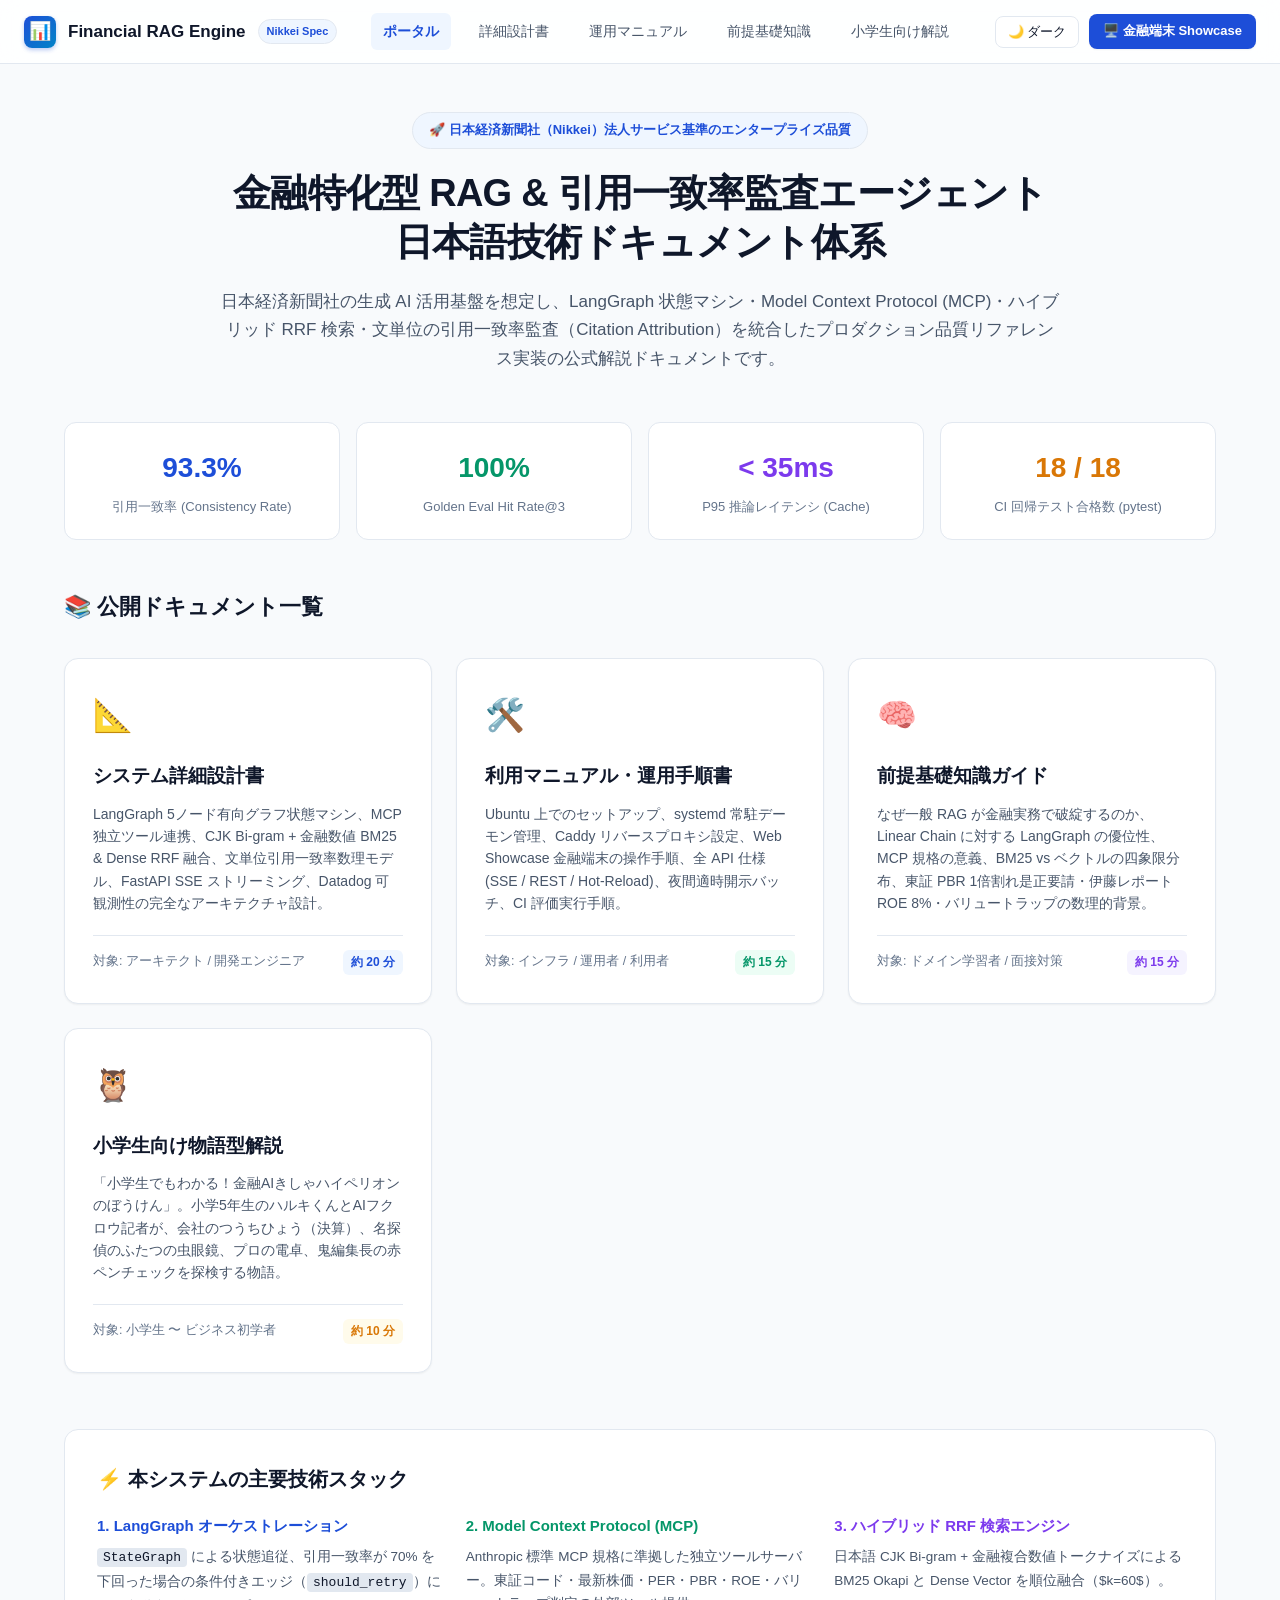
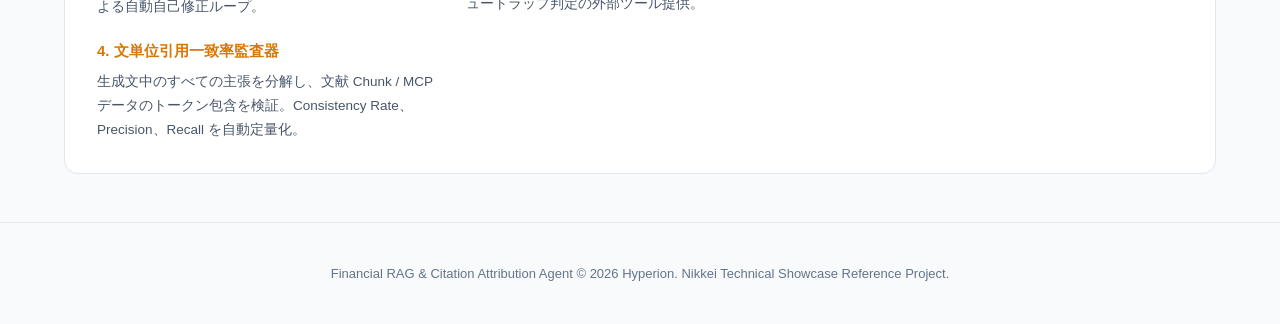
==== docs/index.html @ 7364c359 "feat: complete enterprise financial RAG agent with LangGraph, MCP, Hybrid search and IaC" ====
<!DOCTYPE html>
<html lang="ja" data-theme="dark">
<head>
  <meta charset="UTF-8">
  <meta name="viewport" content="width=device-width, initial-scale=1.0">
  <title>技術ドキュメント体系 | 金融特化型 RAG & 引用一致率監査エージェント</title>
  <link rel="stylesheet" href="assets/docs.css">
  <link rel="icon" href="data:image/svg+xml,<svg xmlns=%22http://www.w3.org/2000/svg%22 viewBox=%220%22%22100%22><text y=%22.9em%22 font-size=%2290%22>📊</text></svg>">
</head>
<body>

  <!-- Header -->
  <header class="doc-header">
    <a href="index.html" class="header-brand">
      <div class="brand-icon">📊</div>
      <span>Financial RAG Engine</span>
      <span class="brand-badge">Nikkei Spec</span>
    </a>

    <nav class="header-nav">
      <a href="index.html" class="nav-link active">ポータル</a>
      <a href="design.html" class="nav-link">詳細設計書</a>
      <a href="user_manual.html" class="nav-link">運用マニュアル</a>
      <a href="prerequisites.html" class="nav-link">前提基礎知識</a>
      <a href="kids_guide.html" class="nav-link">小学生向け解説</a>
    </nav>

    <div class="header-tools">
      <button id="theme-toggle" class="theme-toggle-btn">☀️ ライト</button>
      <a href="/" class="btn-terminal">🖥️ 金融端末 Showcase</a>
    </div>
  </header>

  <!-- Main Container -->
  <div class="doc-container" style="max-width: 1200px; padding: 48px 24px;">
    <main style="width: 100%;">
      
      <!-- Hero Section -->
      <div style="text-align: center; max-width: 840px; margin: 0 auto 48px auto;">
        <div style="display: inline-flex; align-items: center; gap: 8px; padding: 6px 16px; border-radius: 9999px; background: var(--brand-light); border: 1px solid var(--border-color); font-size: 13px; font-weight: 600; color: var(--brand-primary); margin-bottom: 20px;">
          🚀 日本経済新聞社（Nikkei）法人サービス基準のエンタープライズ品質
        </div>
        <h1 style="font-size: 38px; font-weight: 800; letter-spacing: -0.02em; margin-bottom: 20px; line-height: 1.3;">
          金融特化型 RAG & 引用一致率監査エージェント<br>日本語技術ドキュメント体系
        </h1>
        <p style="font-size: 17px; color: var(--text-muted); line-height: 1.7;">
          日本経済新聞社の生成 AI 活用基盤を想定し、LangGraph 状態マシン・Model Context Protocol (MCP)・ハイブリッド RRF 検索・文単位の引用一致率監査（Citation Attribution）を統合したプロダクション品質リファレンス実装の公式解説ドキュメントです。
        </p>
      </div>

      <!-- Quick Metrics Banner -->
      <div style="display: grid; grid-template-columns: repeat(auto-fit, minmax(220px, 1fr)); gap: 16px; margin-bottom: 48px;">
        <div style="background: var(--bg-card); border: 1px solid var(--border-color); border-radius: 12px; padding: 20px; text-align: center;">
          <div style="font-size: 28px; font-weight: 800; color: var(--brand-primary);">93.3%</div>
          <div style="font-size: 13px; color: var(--text-sub); margin-top: 4px;">引用一致率 (Consistency Rate)</div>
        </div>
        <div style="background: var(--bg-card); border: 1px solid var(--border-color); border-radius: 12px; padding: 20px; text-align: center;">
          <div style="font-size: 28px; font-weight: 800; color: var(--accent-green);">100%</div>
          <div style="font-size: 13px; color: var(--text-sub); margin-top: 4px;">Golden Eval Hit Rate@3</div>
        </div>
        <div style="background: var(--bg-card); border: 1px solid var(--border-color); border-radius: 12px; padding: 20px; text-align: center;">
          <div style="font-size: 28px; font-weight: 800; color: var(--accent-purple);">&lt; 35ms</div>
          <div style="font-size: 13px; color: var(--text-sub); margin-top: 4px;">P95 推論レイテンシ (Cache)</div>
        </div>
        <div style="background: var(--bg-card); border: 1px solid var(--border-color); border-radius: 12px; padding: 20px; text-align: center;">
          <div style="font-size: 28px; font-weight: 800; color: var(--accent-yellow);">18 / 18</div>
          <div style="font-size: 13px; color: var(--text-sub); margin-top: 4px;">CI 回帰テスト合格数 (pytest)</div>
        </div>
      </div>

      <!-- Documentation Portal Cards -->
      <h2 style="font-size: 22px; font-weight: 700; margin-bottom: 20px;">📚 公開ドキュメント一覧</h2>
      <div class="portal-grid">

        <!-- Card 1: Design -->
        <a href="design.html" class="portal-card">
          <div class="card-icon">📐</div>
          <div class="card-title">システム詳細設計書</div>
          <div class="card-desc">
            LangGraph 5ノード有向グラフ状態マシン、MCP 独立ツール連携、CJK Bi-gram + 金融数値 BM25 & Dense RRF 融合、文単位引用一致率数理モデル、FastAPI SSE ストリーミング、Datadog 可観測性の完全なアーキテクチャ設計。
          </div>
          <div class="card-meta">
            <span>対象: アーキテクト / 開発エンジニア</span>
            <span class="badge badge-blue">約 20 分</span>
          </div>
        </a>

        <!-- Card 2: User Manual -->
        <a href="user_manual.html" class="portal-card">
          <div class="card-icon">🛠️</div>
          <div class="card-title">利用マニュアル・運用手順書</div>
          <div class="card-desc">
            Ubuntu 上でのセットアップ、systemd 常駐デーモン管理、Caddy リバースプロキシ設定、Web Showcase 金融端末の操作手順、全 API 仕様 (SSE / REST / Hot-Reload)、夜間適時開示バッチ、CI 評価実行手順。
          </div>
          <div class="card-meta">
            <span>対象: インフラ / 運用者 / 利用者</span>
            <span class="badge badge-green">約 15 分</span>
          </div>
        </a>

        <!-- Card 3: Prerequisites -->
        <a href="prerequisites.html" class="portal-card">
          <div class="card-icon">🧠</div>
          <div class="card-title">前提基礎知識ガイド</div>
          <div class="card-desc">
            なぜ一般 RAG が金融実務で破綻するのか、Linear Chain に対する LangGraph の優位性、MCP 規格の意義、BM25 vs ベクトルの四象限分布、東証 PBR 1倍割れ是正要請・伊藤レポート ROE 8%・バリュートラップの数理的背景。
          </div>
          <div class="card-meta">
            <span>対象: ドメイン学習者 / 面接対策</span>
            <span class="badge badge-purple">約 15 分</span>
          </div>
        </a>

        <!-- Card 4: Kids Guide -->
        <a href="kids_guide.html" class="portal-card">
          <div class="card-icon">🦉</div>
          <div class="card-title">小学生向け物語型解説</div>
          <div class="card-desc">
            「小学生でもわかる！金融AIきしゃハイペリオンのぼうけん」。小学5年生のハルキくんとAIフクロウ記者が、会社のつうちひょう（決算）、名探偵のふたつの虫眼鏡、プロの電卓、鬼編集長の赤ペンチェックを探検する物語。
          </div>
          <div class="card-meta">
            <span>対象: 小学生 〜 ビジネス初学者</span>
            <span class="badge badge-yellow">約 10 分</span>
          </div>
        </a>

      </div>

      <!-- Architecture Highlights -->
      <div style="margin-top: 56px; background: var(--bg-card); border: 1px solid var(--border-color); border-radius: 14px; padding: 32px;">
        <h2 style="font-size: 20px; font-weight: 700; margin-bottom: 16px; color: var(--text-main);">⚡ 本システムの主要技術スタック</h2>
        <div style="display: grid; grid-template-columns: repeat(auto-fit, minmax(280px, 1fr)); gap: 20px;">
          <div>
            <h4 style="font-size: 15px; font-weight: 700; margin-bottom: 6px; color: var(--brand-primary);">1. LangGraph オーケストレーション</h4>
            <p style="font-size: 13.5px; color: var(--text-muted); margin: 0;">
              <code>StateGraph</code> による状態追従、引用一致率が 70% を下回った場合の条件付きエッジ（<code>should_retry</code>）による自動自己修正ループ。
            </p>
          </div>
          <div>
            <h4 style="font-size: 15px; font-weight: 700; margin-bottom: 6px; color: var(--accent-green);">2. Model Context Protocol (MCP)</h4>
            <p style="font-size: 13.5px; color: var(--text-muted); margin: 0;">
              Anthropic 標準 MCP 規格に準拠した独立ツールサーバー。東証コード・最新株価・PER・PBR・ROE・バリュートラップ判定の外部ツール提供。
            </p>
          </div>
          <div>
            <h4 style="font-size: 15px; font-weight: 700; margin-bottom: 6px; color: var(--accent-purple);">3. ハイブリッド RRF 検索エンジン</h4>
            <p style="font-size: 13.5px; color: var(--text-muted); margin: 0;">
              日本語 CJK Bi-gram + 金融複合数値トークナイズによる BM25 Okapi と Dense Vector を順位融合（$k=60$）。
            </p>
          </div>
          <div>
            <h4 style="font-size: 15px; font-weight: 700; margin-bottom: 6px; color: var(--accent-yellow);">4. 文単位引用一致率監査器</h4>
            <p style="font-size: 13.5px; color: var(--text-muted); margin: 0;">
              生成文中のすべての主張を分解し、文献 Chunk / MCP データのトークン包含を検証。Consistency Rate、Precision、Recall を自動定量化。
            </p>
          </div>
        </div>
      </div>

    </main>
  </div>

  <footer style="text-align: center; padding: 40px 24px; border-top: 1px solid var(--border-color); color: var(--text-sub); font-size: 13px;">
    Financial RAG & Citation Attribution Agent &copy; 2026 Hyperion. Nikkei Technical Showcase Reference Project.
  </footer>

  <script src="assets/docs.js"></script>
</body>
</html>
---- docs/assets/docs.css ----
:root {
  --font-sans: 'Inter', -apple-system, BlinkMacSystemFont, "Segoe UI", Roboto, "Noto Sans JP", "Hiragino Kaku Gothic ProN", Meiryo, sans-serif;
  --font-mono: 'JetBrains Mono', 'Fira Code', Consolas, Monaco, monospace;
  
  /* Light Theme Defaults */
  --bg-app: #f8fafc;
  --bg-surface: #ffffff;
  --bg-sidebar: #f1f5f9;
  --bg-header: rgba(255, 255, 255, 0.85);
  --bg-card: #ffffff;
  --bg-code: #0f172a;
  --bg-code-inline: #e2e8f0;
  
  --text-main: #0f172a;
  --text-muted: #475569;
  --text-sub: #64748b;
  --text-code-inline: #0f172a;
  
  --border-color: #e2e8f0;
  --border-light: #f1f5f9;
  
  --brand-primary: #1d4ed8;
  --brand-hover: #1e40af;
  --brand-light: #eff6ff;
  
  --accent-green: #059669;
  --accent-green-bg: #ecfdf5;
  --accent-yellow: #d97706;
  --accent-yellow-bg: #fffbeb;
  --accent-purple: #7c3aed;
  --accent-purple-bg: #f5f3ff;
  --accent-red: #dc2626;
  --accent-red-bg: #fef2f2;
  
  --shadow-sm: 0 1px 2px 0 rgba(0, 0, 0, 0.05);
  --shadow-md: 0 4px 6px -1px rgba(0, 0, 0, 0.08), 0 2px 4px -2px rgba(0, 0, 0, 0.04);
  --shadow-lg: 0 10px 15px -3px rgba(0, 0, 0, 0.08), 0 4px 6px -4px rgba(0, 0, 0, 0.04);
  
  --header-height: 64px;
  --sidebar-width: 280px;
}

[data-theme="dark"] {
  --bg-app: #090d16;
  --bg-surface: #0f172a;
  --bg-sidebar: #0b1120;
  --bg-header: rgba(15, 23, 42, 0.85);
  --bg-card: #131d33;
  --bg-code: #030712;
  --bg-code-inline: #1e293b;
  
  --text-main: #f8fafc;
  --text-muted: #94a3b8;
  --text-sub: #64748b;
  --text-code-inline: #38bdf8;
  
  --border-color: #1e293b;
  --border-light: #172033;
  
  --brand-primary: #38bdf8;
  --brand-hover: #0284c7;
  --brand-light: rgba(56, 189, 248, 0.1);
  
  --accent-green: #10b981;
  --accent-green-bg: rgba(16, 185, 129, 0.1);
  --accent-yellow: #f59e0b;
  --accent-yellow-bg: rgba(245, 158, 11, 0.1);
  --accent-purple: #a855f7;
  --accent-purple-bg: rgba(168, 85, 247, 0.1);
  --accent-red: #f43f5e;
  --accent-red-bg: rgba(244, 63, 94, 0.1);
  
  --shadow-sm: 0 1px 2px 0 rgba(0, 0, 0, 0.4);
  --shadow-md: 0 4px 6px -1px rgba(0, 0, 0, 0.5);
  --shadow-lg: 0 10px 15px -3px rgba(0, 0, 0, 0.6);
}

* {
  box-sizing: border-box;
  margin: 0;
  padding: 0;
}

body {
  font-family: var(--font-sans);
  background-color: var(--bg-app);
  color: var(--text-main);
  line-height: 1.75;
  font-size: 15px;
  -webkit-font-smoothing: antialiased;
  transition: background-color 0.2s ease, color 0.2s ease;
}

a {
  color: var(--brand-primary);
  text-decoration: none;
  transition: color 0.15s ease;
}

a:hover {
  text-decoration: underline;
}

/* Header */
.doc-header {
  position: sticky;
  top: 0;
  z-index: 100;
  height: var(--header-height);
  background: var(--bg-header);
  backdrop-filter: blur(12px);
  -webkit-backdrop-filter: blur(12px);
  border-bottom: 1px solid var(--border-color);
  display: flex;
  align-items: center;
  justify-content: space-between;
  padding: 0 24px;
}

.header-brand {
  display: flex;
  align-items: center;
  gap: 12px;
  font-weight: 700;
  font-size: 17px;
  color: var(--text-main);
}

.header-brand:hover {
  text-decoration: none;
}

.brand-icon {
  width: 32px;
  height: 32px;
  border-radius: 8px;
  background: linear-gradient(135deg, #1d4ed8, #0284c7);
  color: #ffffff;
  display: flex;
  align-items: center;
  justify-content: center;
  font-size: 18px;
  box-shadow: 0 2px 4px rgba(29, 78, 216, 0.3);
}

.brand-badge {
  font-size: 11px;
  font-weight: 600;
  padding: 2px 8px;
  border-radius: 9999px;
  background: var(--brand-light);
  color: var(--brand-primary);
  border: 1px solid var(--border-color);
}

.header-nav {
  display: flex;
  align-items: center;
  gap: 16px;
}

.nav-link {
  font-size: 14px;
  font-weight: 500;
  color: var(--text-muted);
  padding: 6px 12px;
  border-radius: 6px;
  transition: all 0.15s ease;
}

.nav-link:hover {
  color: var(--text-main);
  background: var(--brand-light);
  text-decoration: none;
}

.nav-link.active {
  color: var(--brand-primary);
  background: var(--brand-light);
  font-weight: 600;
}

.header-tools {
  display: flex;
  align-items: center;
  gap: 10px;
}

.theme-toggle-btn {
  display: flex;
  align-items: center;
  gap: 6px;
  padding: 6px 12px;
  border-radius: 8px;
  border: 1px solid var(--border-color);
  background: var(--bg-surface);
  color: var(--text-main);
  font-size: 13px;
  font-weight: 500;
  cursor: pointer;
  transition: all 0.15s ease;
}

.theme-toggle-btn:hover {
  border-color: var(--brand-primary);
}

.btn-terminal {
  display: flex;
  align-items: center;
  gap: 6px;
  padding: 6px 14px;
  border-radius: 8px;
  background: var(--brand-primary);
  color: #ffffff !important;
  font-size: 13px;
  font-weight: 600;
  box-shadow: var(--shadow-sm);
  transition: opacity 0.15s ease;
}

.btn-terminal:hover {
  opacity: 0.9;
  text-decoration: none;
}

/* Layout */
.doc-container {
  display: flex;
  max-width: 1440px;
  margin: 0 auto;
  min-height: calc(100vh - var(--header-height));
}

/* Sidebar */
.doc-sidebar {
  width: var(--sidebar-width);
  flex-shrink: 0;
  background: var(--bg-sidebar);
  border-right: 1px solid var(--border-color);
  padding: 24px 16px;
  position: sticky;
  top: var(--header-height);
  height: calc(100vh - var(--header-height));
  overflow-y: auto;
}

.sidebar-section {
  margin-bottom: 24px;
}

.sidebar-title {
  font-size: 12px;
  font-weight: 700;
  text-transform: uppercase;
  letter-spacing: 0.05em;
  color: var(--text-sub);
  margin-bottom: 8px;
  padding: 0 8px;
}

.sidebar-menu {
  list-style: none;
}

.sidebar-item a {
  display: flex;
  align-items: center;
  justify-content: space-between;
  padding: 8px 12px;
  border-radius: 6px;
  font-size: 13.5px;
  color: var(--text-muted);
  transition: all 0.15s ease;
}

.sidebar-item a:hover {
  color: var(--text-main);
  background: var(--bg-surface);
  text-decoration: none;
}

.sidebar-item.active a {
  color: var(--brand-primary);
  background: var(--bg-surface);
  font-weight: 600;
  border-left: 3px solid var(--brand-primary);
}

.sidebar-toc {
  margin-top: 16px;
  padding-left: 12px;
  border-left: 1px dashed var(--border-color);
}

.sidebar-toc a {
  display: block;
  padding: 4px 8px;
  font-size: 12.5px;
  color: var(--text-sub);
}

.sidebar-toc a:hover {
  color: var(--brand-primary);
  text-decoration: none;
}

/* Main Content Area */
.doc-main {
  flex: 1;
  min-width: 0;
  padding: 40px 48px 80px 48px;
  max-width: 960px;
}

/* Typography & Elements */
.doc-article h1 {
  font-size: 32px;
  font-weight: 800;
  letter-spacing: -0.02em;
  line-height: 1.3;
  margin-bottom: 16px;
  color: var(--text-main);
}

.doc-article h2 {
  font-size: 24px;
  font-weight: 700;
  letter-spacing: -0.01em;
  margin-top: 48px;
  margin-bottom: 16px;
  padding-bottom: 8px;
  border-bottom: 1px solid var(--border-color);
  color: var(--text-main);
}

.doc-article h3 {
  font-size: 18px;
  font-weight: 600;
  margin-top: 32px;
  margin-bottom: 12px;
  color: var(--text-main);
}

.doc-article h4 {
  font-size: 15px;
  font-weight: 600;
  margin-top: 24px;
  margin-bottom: 8px;
}

.doc-article p {
  margin-bottom: 18px;
  color: var(--text-muted);
}

.doc-article ul, .doc-article ol {
  margin-bottom: 20px;
  padding-left: 24px;
  color: var(--text-muted);
}

.doc-article li {
  margin-bottom: 8px;
}

.doc-article hr {
  border: 0;
  height: 1px;
  background: var(--border-color);
  margin: 40px 0;
}

/* Callout Boxes */
.callout {
  padding: 16px 20px;
  border-radius: 10px;
  margin: 24px 0;
  border-left: 4px solid;
  background: var(--bg-surface);
  box-shadow: var(--shadow-sm);
}

.callout-info {
  border-color: var(--brand-primary);
  background: var(--brand-light);
}

.callout-success {
  border-color: var(--accent-green);
  background: var(--accent-green-bg);
}

.callout-warning {
  border-color: var(--accent-yellow);
  background: var(--accent-yellow-bg);
}

.callout-danger {
  border-color: var(--accent-red);
  background: var(--accent-red-bg);
}

.callout-title {
  font-weight: 700;
  font-size: 14.5px;
  margin-bottom: 6px;
  display: flex;
  align-items: center;
  gap: 8px;
}

.callout p:last-child {
  margin-bottom: 0;
}

/* Tables */
.table-wrapper {
  width: 100%;
  overflow-x: auto;
  margin: 24px 0;
  border-radius: 10px;
  border: 1px solid var(--border-color);
  box-shadow: var(--shadow-sm);
  background: var(--bg-surface);
}

table {
  width: 100%;
  border-collapse: collapse;
  font-size: 14px;
  text-align: left;
}

th {
  background: var(--bg-sidebar);
  color: var(--text-main);
  font-weight: 600;
  padding: 12px 16px;
  border-bottom: 1px solid var(--border-color);
  white-space: nowrap;
}

td {
  padding: 12px 16px;
  border-bottom: 1px solid var(--border-color);
  color: var(--text-muted);
}

tr:last-child td {
  border-bottom: none;
}

tr:hover td {
  background: var(--brand-light);
}

/* Code Blocks */
pre {
  position: relative;
  background: var(--bg-code);
  color: #f8fafc;
  padding: 18px 20px;
  border-radius: 10px;
  overflow-x: auto;
  font-family: var(--font-mono);
  font-size: 13.5px;
  line-height: 1.6;
  margin: 20px 0;
  box-shadow: var(--shadow-md);
  border: 1px solid rgba(255, 255, 255, 0.1);
}

pre code {
  color: inherit;
  background: transparent;
  padding: 0;
  font-size: inherit;
}

code {
  font-family: var(--font-mono);
  background: var(--bg-code-inline);
  color: var(--text-code-inline);
  padding: 2px 6px;
  border-radius: 4px;
  font-size: 13px;
}

.code-header {
  display: flex;
  justify-content: space-between;
  align-items: center;
  background: #1e293b;
  padding: 6px 14px;
  border-radius: 8px 8px 0 0;
  font-size: 12px;
  color: #94a3b8;
  font-family: var(--font-mono);
  border-bottom: 1px solid #334155;
}

.copy-btn {
  background: transparent;
  border: 1px solid #475569;
  color: #cbd5e1;
  padding: 2px 8px;
  border-radius: 4px;
  font-size: 11px;
  cursor: pointer;
  transition: all 0.15s ease;
}

.copy-btn:hover {
  background: #334155;
  color: #ffffff;
}

/* Badges */
.badge {
  display: inline-flex;
  align-items: center;
  gap: 4px;
  font-size: 12px;
  font-weight: 600;
  padding: 2px 8px;
  border-radius: 6px;
}

.badge-blue { background: var(--brand-light); color: var(--brand-primary); }
.badge-green { background: var(--accent-green-bg); color: var(--accent-green); }
.badge-yellow { background: var(--accent-yellow-bg); color: var(--accent-yellow); }
.badge-purple { background: var(--accent-purple-bg); color: var(--accent-purple); }

/* Portal Cards (for index.html) */
.portal-grid {
  display: grid;
  grid-template-columns: repeat(auto-fill, minmax(360px, 1fr));
  gap: 24px;
  margin: 32px 0;
}

.portal-card {
  background: var(--bg-card);
  border: 1px solid var(--border-color);
  border-radius: 14px;
  padding: 28px;
  transition: all 0.25s ease;
  display: flex;
  flex-direction: column;
  box-shadow: var(--shadow-sm);
  text-decoration: none !important;
}

.portal-card:hover {
  transform: translateY(-3px);
  box-shadow: var(--shadow-lg);
  border-color: var(--brand-primary);
}

.card-icon {
  font-size: 32px;
  margin-bottom: 16px;
}

.card-title {
  font-size: 19px;
  font-weight: 700;
  color: var(--text-main);
  margin-bottom: 10px;
}

.card-desc {
  font-size: 14px;
  color: var(--text-muted);
  flex-grow: 1;
  margin-bottom: 20px;
  line-height: 1.6;
}

.card-meta {
  display: flex;
  align-items: center;
  justify-content: space-between;
  padding-top: 14px;
  border-top: 1px solid var(--border-color);
  font-size: 12.5px;
  color: var(--text-sub);
}

/* Kids Story Stylings */
.story-character {
  display: flex;
  gap: 16px;
  margin: 24px 0;
  align-items: flex-start;
}

.avatar-bubble {
  width: 52px;
  height: 52px;
  border-radius: 50%;
  display: flex;
  align-items: center;
  justify-content: center;
  font-size: 26px;
  flex-shrink: 0;
  box-shadow: var(--shadow-sm);
}

.avatar-owl {
  background: linear-gradient(135deg, #fbbf24, #d97706);
  border: 2px solid #f59e0b;
}

.avatar-boy {
  background: linear-gradient(135deg, #60a5fa, #2563eb);
  border: 2px solid #3b82f6;
}

.avatar-chief {
  background: linear-gradient(135deg, #f87171, #dc2626);
  border: 2px solid #ef4444;
}

.speech-bubble {
  background: var(--bg-surface);
  border: 1px solid var(--border-color);
  border-radius: 14px;
  padding: 16px 20px;
  position: relative;
  flex: 1;
  box-shadow: var(--shadow-sm);
}

.speaker-name {
  font-weight: 700;
  font-size: 13.5px;
  margin-bottom: 6px;
  display: flex;
  align-items: center;
  gap: 8px;
}

/* Mermaid Container */
.mermaid-container {
  background: var(--bg-surface);
  border: 1px solid var(--border-color);
  border-radius: 10px;
  padding: 24px;
  margin: 24px 0;
  overflow-x: auto;
  text-align: center;
}

/* Responsive */
@media (max-width: 900px) {
  .doc-container {
    flex-direction: column;
  }
  .doc-sidebar {
    width: 100%;
    height: auto;
    position: static;
    border-right: none;
    border-bottom: 1px solid var(--border-color);
  }
  .doc-main {
    padding: 24px 20px 60px 20px;
  }
  .header-nav {
    display: none;
  }
}
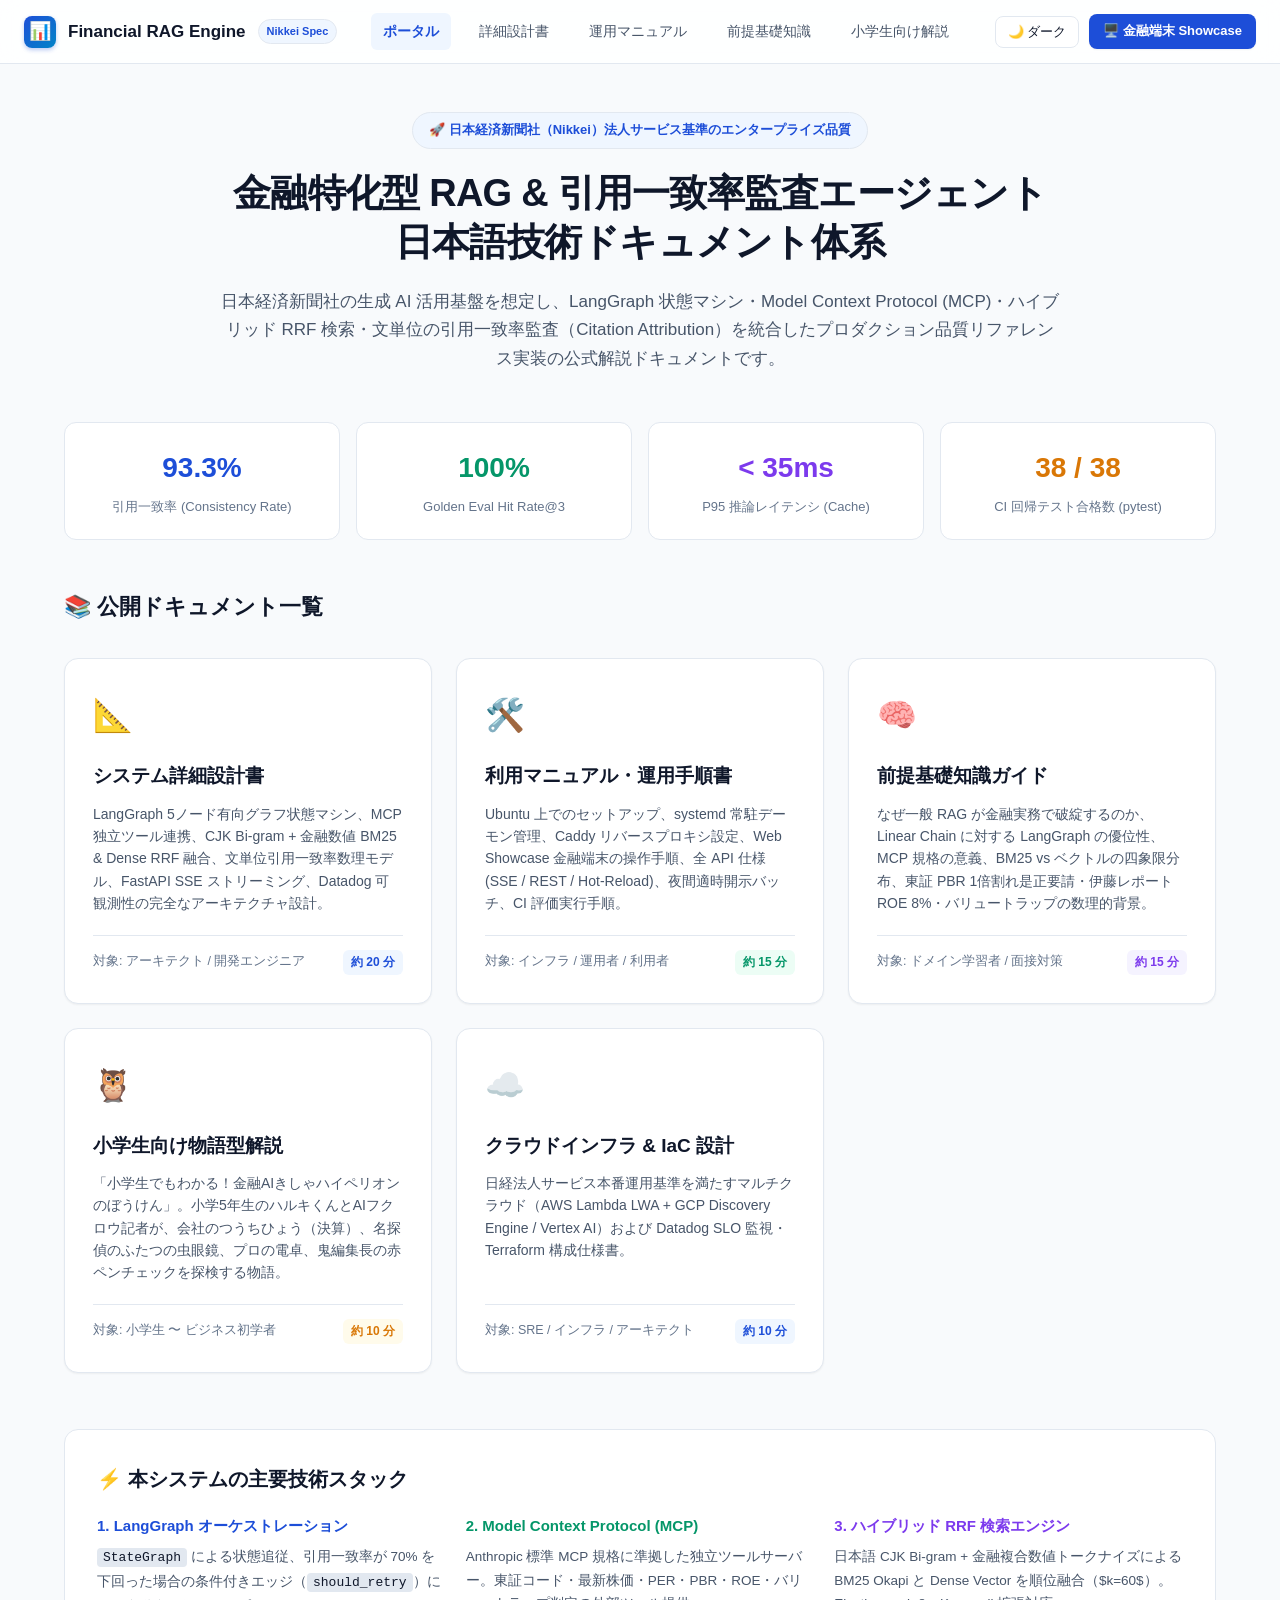
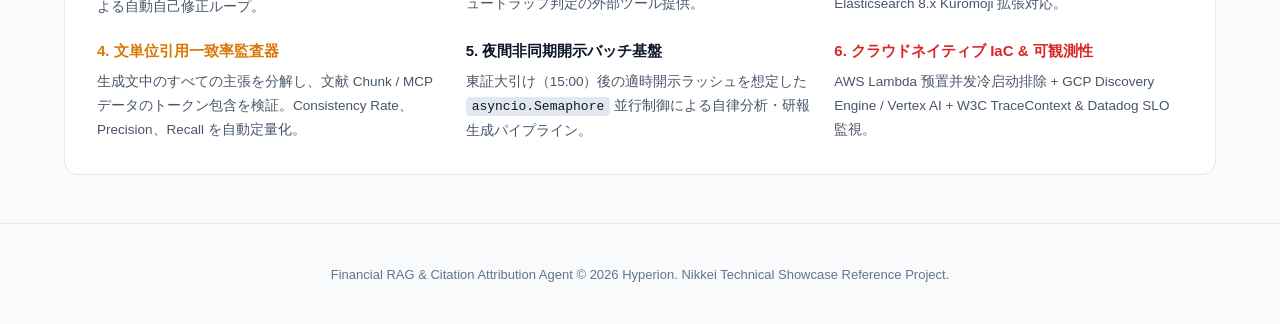
==== commit b1318eaf: "docs: sync all documentation and web portals with latest 38 tests, IaC and 3-tab UI architecture" ====
--- a/docs/index.html
+++ b/docs/index.html
@@ -63,7 +63,7 @@
           <div style="font-size: 13px; color: var(--text-sub); margin-top: 4px;">P95 推論レイテンシ (Cache)</div>
         </div>
         <div style="background: var(--bg-card); border: 1px solid var(--border-color); border-radius: 12px; padding: 20px; text-align: center;">
-          <div style="font-size: 28px; font-weight: 800; color: var(--accent-yellow);">18 / 18</div>
+          <div style="font-size: 28px; font-weight: 800; color: var(--accent-yellow);">38 / 38</div>
           <div style="font-size: 13px; color: var(--text-sub); margin-top: 4px;">CI 回帰テスト合格数 (pytest)</div>
         </div>
       </div>
@@ -124,6 +124,19 @@
           </div>
         </a>
 
+        <!-- Card 5: Cloud-Native Infra & IaC -->
+        <a href="../infra/README.md" class="portal-card">
+          <div class="card-icon">☁️</div>
+          <div class="card-title">クラウドインフラ &amp; IaC 設計</div>
+          <div class="card-desc">
+            日経法人サービス本番運用基準を満たすマルチクラウド（AWS Lambda LWA + GCP Discovery Engine / Vertex AI）および Datadog SLO 監視・Terraform 構成仕様書。
+          </div>
+          <div class="card-meta">
+            <span>対象: SRE / インフラ / アーキテクト</span>
+            <span class="badge badge-blue">約 10 分</span>
+          </div>
+        </a>
+
       </div>
 
       <!-- Architecture Highlights -->
@@ -145,13 +158,25 @@
           <div>
             <h4 style="font-size: 15px; font-weight: 700; margin-bottom: 6px; color: var(--accent-purple);">3. ハイブリッド RRF 検索エンジン</h4>
             <p style="font-size: 13.5px; color: var(--text-muted); margin: 0;">
-              日本語 CJK Bi-gram + 金融複合数値トークナイズによる BM25 Okapi と Dense Vector を順位融合（$k=60$）。
+              日本語 CJK Bi-gram + 金融複合数値トークナイズによる BM25 Okapi と Dense Vector を順位融合（$k=60$）。Elasticsearch 8.x Kuromoji 拡張対応。
             </p>
           </div>
           <div>
             <h4 style="font-size: 15px; font-weight: 700; margin-bottom: 6px; color: var(--accent-yellow);">4. 文単位引用一致率監査器</h4>
             <p style="font-size: 13.5px; color: var(--text-muted); margin: 0;">
               生成文中のすべての主張を分解し、文献 Chunk / MCP データのトークン包含を検証。Consistency Rate、Precision、Recall を自動定量化。
+            </p>
+          </div>
+          <div>
+            <h4 style="font-size: 15px; font-weight: 700; margin-bottom: 6px; color: var(--accent-blue);">5. 夜間非同期開示バッチ基盤</h4>
+            <p style="font-size: 13.5px; color: var(--text-muted); margin: 0;">
+              東証大引け（15:00）後の適時開示ラッシュを想定した <code>asyncio.Semaphore</code> 並行制御による自律分析・研報生成パイプライン。
+            </p>
+          </div>
+          <div>
+            <h4 style="font-size: 15px; font-weight: 700; margin-bottom: 6px; color: var(--accent-red);">6. クラウドネイティブ IaC &amp; 可観測性</h4>
+            <p style="font-size: 13.5px; color: var(--text-muted); margin: 0;">
+              AWS Lambda 预置并发冷启动排除 + GCP Discovery Engine / Vertex AI + W3C TraceContext &amp; Datadog SLO 監視。
             </p>
           </div>
         </div>
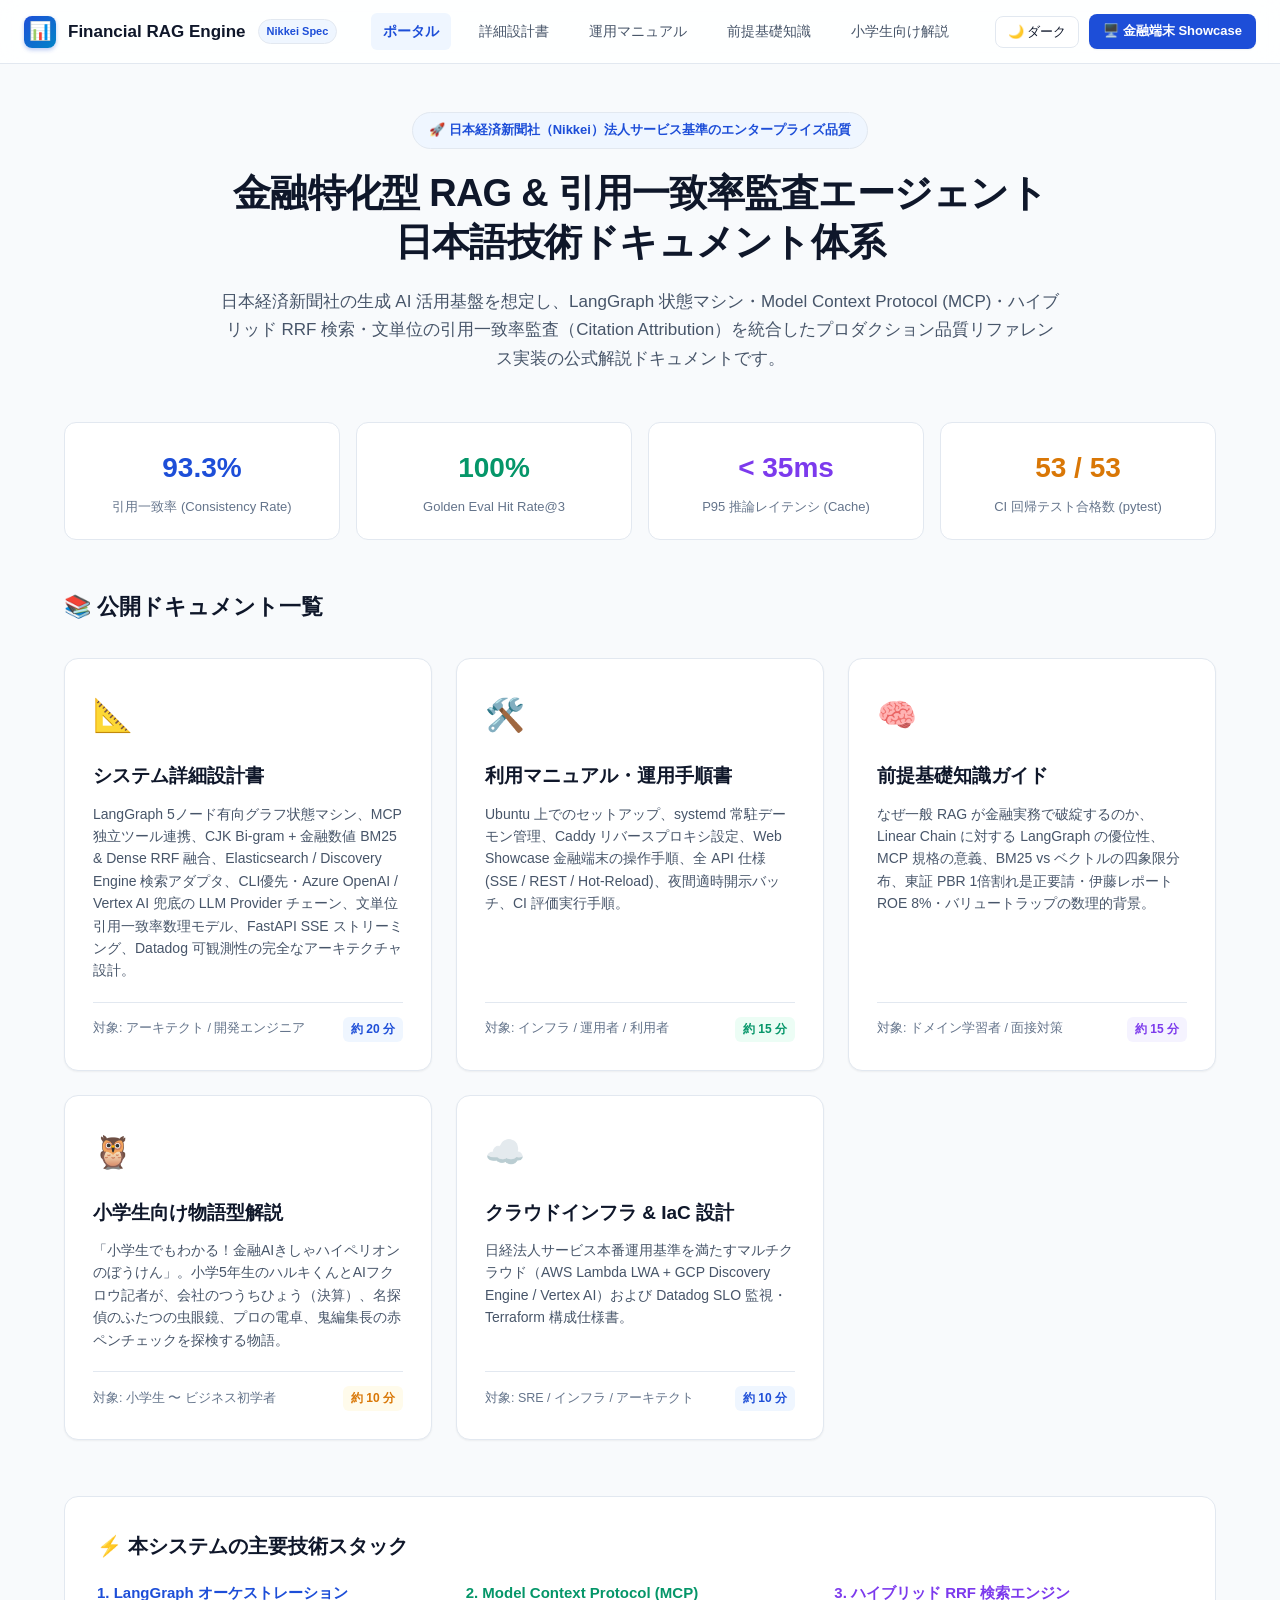
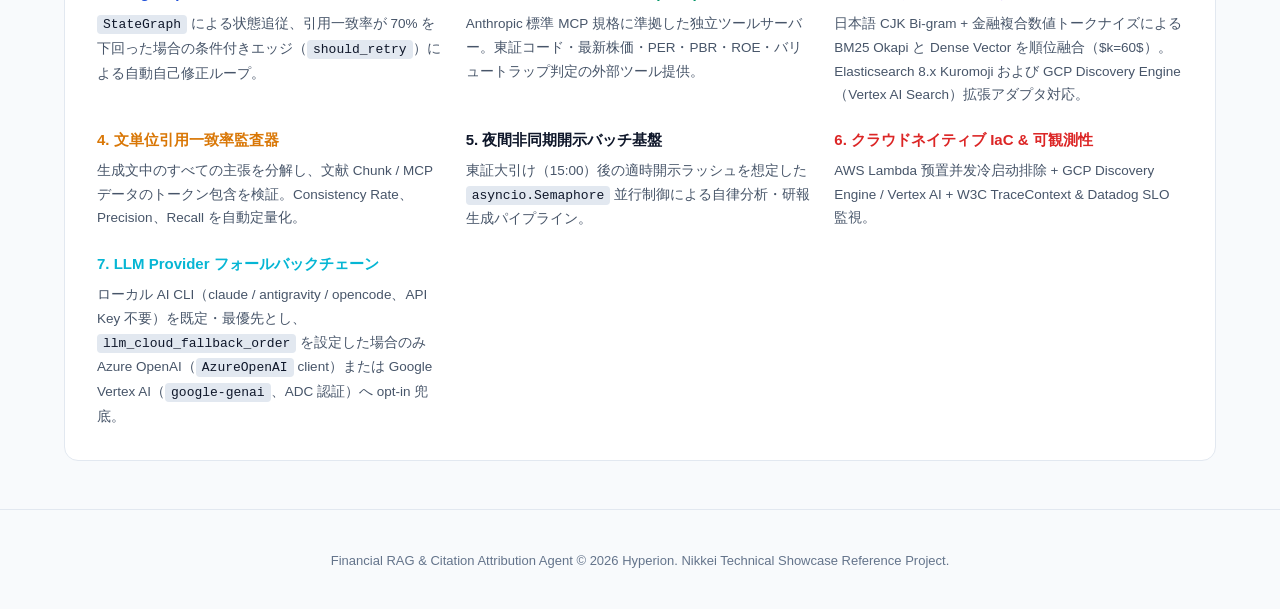
==== commit 8e58d4cb: "feat: Azure OpenAI/Vertex AI cloud LLM fallback + Discovery Engine adapter Add CLI-first, opt-in clo" ====
--- a/docs/index.html
+++ b/docs/index.html
@@ -63,7 +63,7 @@
           <div style="font-size: 13px; color: var(--text-sub); margin-top: 4px;">P95 推論レイテンシ (Cache)</div>
         </div>
         <div style="background: var(--bg-card); border: 1px solid var(--border-color); border-radius: 12px; padding: 20px; text-align: center;">
-          <div style="font-size: 28px; font-weight: 800; color: var(--accent-yellow);">38 / 38</div>
+          <div style="font-size: 28px; font-weight: 800; color: var(--accent-yellow);">53 / 53</div>
           <div style="font-size: 13px; color: var(--text-sub); margin-top: 4px;">CI 回帰テスト合格数 (pytest)</div>
         </div>
       </div>
@@ -77,7 +77,7 @@
           <div class="card-icon">📐</div>
           <div class="card-title">システム詳細設計書</div>
           <div class="card-desc">
-            LangGraph 5ノード有向グラフ状態マシン、MCP 独立ツール連携、CJK Bi-gram + 金融数値 BM25 & Dense RRF 融合、文単位引用一致率数理モデル、FastAPI SSE ストリーミング、Datadog 可観測性の完全なアーキテクチャ設計。
+            LangGraph 5ノード有向グラフ状態マシン、MCP 独立ツール連携、CJK Bi-gram + 金融数値 BM25 & Dense RRF 融合、Elasticsearch / Discovery Engine 検索アダプタ、CLI優先・Azure OpenAI / Vertex AI 兜底の LLM Provider チェーン、文単位引用一致率数理モデル、FastAPI SSE ストリーミング、Datadog 可観測性の完全なアーキテクチャ設計。
           </div>
           <div class="card-meta">
             <span>対象: アーキテクト / 開発エンジニア</span>
@@ -158,7 +158,7 @@
           <div>
             <h4 style="font-size: 15px; font-weight: 700; margin-bottom: 6px; color: var(--accent-purple);">3. ハイブリッド RRF 検索エンジン</h4>
             <p style="font-size: 13.5px; color: var(--text-muted); margin: 0;">
-              日本語 CJK Bi-gram + 金融複合数値トークナイズによる BM25 Okapi と Dense Vector を順位融合（$k=60$）。Elasticsearch 8.x Kuromoji 拡張対応。
+              日本語 CJK Bi-gram + 金融複合数値トークナイズによる BM25 Okapi と Dense Vector を順位融合（$k=60$）。Elasticsearch 8.x Kuromoji および GCP Discovery Engine（Vertex AI Search）拡張アダプタ対応。
             </p>
           </div>
           <div>
@@ -177,6 +177,12 @@
             <h4 style="font-size: 15px; font-weight: 700; margin-bottom: 6px; color: var(--accent-red);">6. クラウドネイティブ IaC &amp; 可観測性</h4>
             <p style="font-size: 13.5px; color: var(--text-muted); margin: 0;">
               AWS Lambda 预置并发冷启动排除 + GCP Discovery Engine / Vertex AI + W3C TraceContext &amp; Datadog SLO 監視。
+            </p>
+          </div>
+          <div>
+            <h4 style="font-size: 15px; font-weight: 700; margin-bottom: 6px; color: var(--accent-cyan, #06b6d4);">7. LLM Provider フォールバックチェーン</h4>
+            <p style="font-size: 13.5px; color: var(--text-muted); margin: 0;">
+              ローカル AI CLI（claude / antigravity / opencode、API Key 不要）を既定・最優先とし、<code>llm_cloud_fallback_order</code> を設定した場合のみ Azure OpenAI（<code>AzureOpenAI</code> client）または Google Vertex AI（<code>google-genai</code>、ADC 認証）へ opt-in 兜底。
             </p>
           </div>
         </div>
